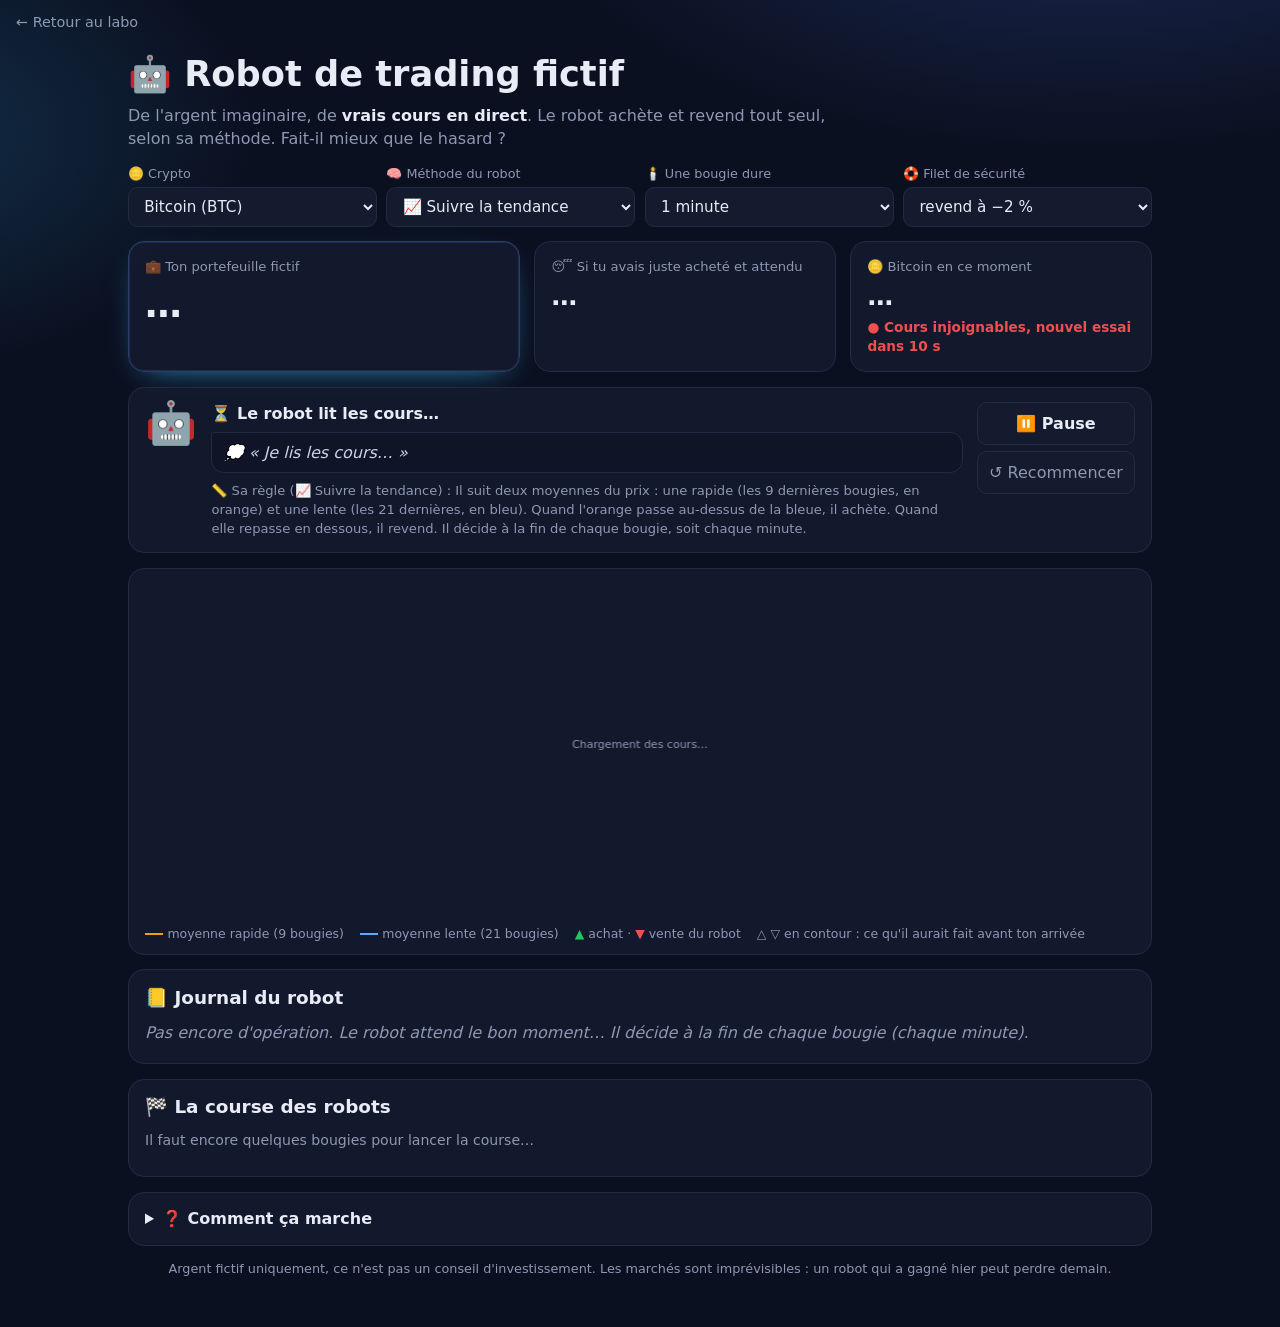
==== experiences/003-robot-de-trading-fictif/index.html @ d0651ceb "Robot de trading fictif : argent imaginaire, vrais cours en direct Nouvelle expérience 003 : un robo" ====
<!DOCTYPE html>
<html lang="fr">
<head>
  <meta charset="utf-8">
  <meta name="viewport" content="width=device-width, initial-scale=1">
  <title>Robot de trading fictif · Bidouille en ligne</title>
  <link rel="stylesheet" href="robot.css">
</head>
<body>
  <a class="retour" href="../../">← Retour au labo</a>

  <main>
    <header class="entete">
      <h1>🤖 Robot de trading fictif</h1>
      <p class="sous-titre">De l'argent imaginaire, de <strong>vrais cours en direct</strong>. Le robot achète et revend tout seul, selon sa méthode. Fait-il mieux que le hasard ?</p>
    </header>

    <section class="reglages" aria-label="Réglages">
      <label>🪙 Crypto
        <select id="choix-crypto"></select>
      </label>
      <label>🧠 Méthode du robot
        <select id="choix-strat"></select>
      </label>
      <label>🕯️ Une bougie dure
        <select id="choix-duree"></select>
      </label>
      <label>🛟 Filet de sécurité
        <select id="choix-stop"></select>
      </label>
    </section>

    <section class="cartes">
      <div class="carte principale">
        <div class="etiquette">💼 Ton portefeuille fictif</div>
        <div class="valeur" id="valeur">…</div>
        <div class="detail" id="perf"></div>
      </div>
      <div class="carte">
        <div class="etiquette">😴 Si tu avais juste acheté et attendu</div>
        <div class="valeur moyenne" id="hold">…</div>
        <div class="detail" id="hold-detail"></div>
      </div>
      <div class="carte">
        <div class="etiquette" id="etiquette-prix">🪙 Cours</div>
        <div class="valeur moyenne" id="prix">…</div>
        <div class="detail"><span id="statut" class="statut"></span></div>
        <div class="detail" id="prix-detail"></div>
      </div>
    </section>

    <section class="robot carte">
      <div class="robot-tete" id="robot-tete" aria-hidden="true">🤖</div>
      <div class="robot-texte">
        <div class="robot-etat" id="etat-robot"></div>
        <div class="bulle" id="pensee"></div>
        <div class="regle" id="regle"></div>
      </div>
      <div class="robot-actions">
        <button id="bouton-pause" type="button"></button>
        <button id="bouton-zero" type="button" class="discret">↺ Recommencer</button>
      </div>
    </section>

    <section class="carte graphique-carte">
      <canvas id="graphique" aria-label="Graphique des cours avec les achats et ventes du robot"></canvas>
      <div class="legende" id="legende"></div>
    </section>

    <section class="carte">
      <h2>📒 Journal du robot</h2>
      <div class="resume-ops" id="resume-ops"></div>
      <div id="journal"></div>
    </section>

    <section class="carte">
      <h2>🏁 La course des robots</h2>
      <p class="intro" id="course-intro"></p>
      <div id="course"></div>
    </section>

    <details class="carte explications">
      <summary>❓ Comment ça marche</summary>
      <ul>
        <li><strong>L'argent est fictif</strong> : tu pars avec 10 000 € imaginaires. Rien n'est acheté pour de vrai.</li>
        <li><strong>Les cours sont réels</strong> : ils viennent en direct de Binance, une grande plateforme d'échange de cryptomonnaies (Coinbase prend le relais si Binance ne répond pas).</li>
        <li><strong>Une bougie</strong> résume le prix sur une durée (1, 5 ou 15 minutes). Le rectangle va du prix de départ au prix d'arrivée : <span class="pos">vert</span> si ça a monté, <span class="neg">rouge</span> si ça a baissé. Les traits fins montrent le plus haut et le plus bas atteints.</li>
        <li><strong>Le robot décide à la fin de chaque bougie</strong> : il met tout son argent quand il achète, et revend tout quand il vend.</li>
        <li><strong>Des frais de 0,1 %</strong> sont retenus à chaque achat et à chaque vente, comme chez un vrai courtier. Un robot qui s'agite beaucoup les paie souvent.</li>
        <li><strong>Le filet de sécurité</strong> revend automatiquement si la perte depuis l'achat dépasse le seuil choisi.</li>
        <li><strong>La page doit rester ouverte</strong> pour que le robot travaille. Quand tu reviens, il rattrape ce qu'il aurait fait pendant ton absence (jusqu'à 1 000 bougies en arrière).</li>
        <li><strong>La course des robots</strong> rejoue les 4 méthodes sur les mêmes cours récents, pour les comparer d'un coup d'œil.</li>
      </ul>
    </details>

    <p class="avertissement">Argent fictif uniquement, ce n'est pas un conseil d'investissement. Les marchés sont imprévisibles : un robot qui a gagné hier peut perdre demain.</p>
  </main>

  <div class="toasts" id="toasts" aria-live="polite"></div>

  <script src="robot.js"></script>
</body>
</html>
---- experiences/003-robot-de-trading-fictif/robot.css ----
:root {
  --fond: #0b1020;
  --carte: #141b2e;
  --bord: #222b44;
  --texte: #e8ecf6;
  --doux: #8e98b3;
  --vert: #22c55e;
  --rouge: #f04f4f;
  --orange: #f59e0b;
  --bleu: #60a5fa;
  --violet: #a78bfa;
  --accent: #38bdf8;
  color-scheme: dark;
  font-family: system-ui, -apple-system, "Segoe UI", Roboto, sans-serif;
  line-height: 1.45;
}

* { box-sizing: border-box; }

body {
  margin: 0;
  min-height: 100vh;
  background:
    radial-gradient(60rem 30rem at 85% -10%, #1b2a55 0%, transparent 60%),
    radial-gradient(40rem 25rem at -10% 10%, #12304a 0%, transparent 60%),
    var(--fond);
  color: var(--texte);
}

.retour {
  display: inline-block;
  padding: 0.75rem 1rem;
  font-size: 0.9rem;
  color: var(--doux);
  text-decoration: none;
}
.retour:hover { color: var(--texte); }

main {
  width: min(100% - 1.5rem, 64rem);
  margin: 0 auto 3rem;
  display: grid;
  gap: 0.9rem;
}

h1 { margin: 0.2rem 0 0.3rem; font-size: clamp(1.6rem, 5vw, 2.2rem); }
h2 { margin: 0 0 0.6rem; font-size: 1.15rem; }
.sous-titre { margin: 0; color: var(--doux); max-width: 46rem; }
.sous-titre strong { color: var(--texte); }

.pos { color: var(--vert); }
.neg { color: var(--rouge); }

/* ---------- Réglages ---------- */
.reglages {
  display: grid;
  grid-template-columns: repeat(auto-fit, minmax(12rem, 1fr));
  gap: 0.6rem;
}
.reglages label {
  display: grid;
  gap: 0.25rem;
  font-size: 0.8rem;
  color: var(--doux);
}
select, button {
  font: inherit;
  color: var(--texte);
  background: var(--carte);
  border: 1px solid var(--bord);
  border-radius: 0.6rem;
  padding: 0.55rem 0.7rem;
}
select { width: 100%; font-size: 0.95rem; }
button { cursor: pointer; font-weight: 600; }
button:hover { border-color: var(--accent); }
button.discret { color: var(--doux); font-weight: 500; }

/* ---------- Cartes ---------- */
.carte {
  background: color-mix(in srgb, var(--carte) 92%, transparent);
  border: 1px solid var(--bord);
  border-radius: 1rem;
  padding: 0.9rem 1rem;
}
.cartes {
  display: grid;
  grid-template-columns: 1.3fr 1fr 1fr;
  gap: 0.9rem;
}
.etiquette { font-size: 0.82rem; color: var(--doux); }
.valeur {
  font-size: clamp(1.7rem, 6vw, 2.3rem);
  font-weight: 750;
  font-variant-numeric: tabular-nums;
  letter-spacing: -0.02em;
  margin: 0.15rem 0;
}
.valeur.moyenne { font-size: clamp(1.3rem, 4.5vw, 1.6rem); }
.detail { font-size: 0.85rem; color: var(--doux); }
.detail strong { color: var(--texte); }
.principale { border-color: #2c3c66; box-shadow: 0 0 0 1px #1f2c50 inset, 0 10px 30px -18px #38bdf8; }
.principale.flash-pos { animation: flash-pos 1.2s ease-out; }
.principale.flash-neg { animation: flash-neg 1.2s ease-out; }
@keyframes flash-pos { from { box-shadow: 0 0 0 2px var(--vert); } }
@keyframes flash-neg { from { box-shadow: 0 0 0 2px var(--rouge); } }

.statut { font-weight: 600; }
.statut::before { content: "●"; margin-right: 0.3rem; }
.statut.direct { color: var(--vert); }
.statut.direct::before { animation: clignote 1.6s infinite; }
.statut.sondage { color: var(--orange); }
.statut.chargement, .statut.reconnexion { color: var(--doux); }
.statut.erreur { color: var(--rouge); }
@keyframes clignote { 50% { opacity: 0.25; } }

/* ---------- Robot ---------- */
.robot {
  display: grid;
  grid-template-columns: auto 1fr auto;
  gap: 0.9rem;
  align-items: start;
}
.robot-tete {
  font-size: 2.6rem;
  line-height: 1;
  animation: flotte 3s ease-in-out infinite;
}
.robot-tete.saute { animation: saute 0.7s ease-out; }
.robot-tete.dort { animation: none; filter: grayscale(1); opacity: 0.6; }
@keyframes flotte { 50% { transform: translateY(-4px); } }
@keyframes saute {
  30% { transform: translateY(-14px) rotate(-10deg) scale(1.15); }
  60% { transform: translateY(0) rotate(6deg); }
}
.robot-etat { font-weight: 650; }
.bulle {
  margin-top: 0.4rem;
  background: #0f1527;
  border: 1px solid var(--bord);
  border-radius: 0.2rem 0.8rem 0.8rem 0.8rem;
  padding: 0.5rem 0.7rem;
  font-style: italic;
  color: #c9d2e8;
}
.regle { margin-top: 0.5rem; font-size: 0.82rem; color: var(--doux); }
.robot-actions { display: grid; gap: 0.4rem; }

/* ---------- Graphique ---------- */
.graphique-carte { padding: 0.6rem 0.4rem 0.7rem; }
#graphique { display: block; width: 100%; height: 340px; }
#graphique.avec-jauge { height: 420px; }
.legende {
  display: flex;
  flex-wrap: wrap;
  gap: 0.3rem 1rem;
  padding: 0.4rem 0.6rem 0;
  font-size: 0.78rem;
  color: var(--doux);
}
.legende i {
  display: inline-block;
  width: 1.1rem;
  height: 0;
  border-top: 2px solid currentColor;
  vertical-align: middle;
  margin-right: 0.3rem;
}
.legende i.tirets { border-top-style: dashed; }

/* ---------- Journal ---------- */
.resume-ops { font-size: 0.88rem; color: var(--doux); margin-bottom: 0.5rem; }
.vide { color: var(--doux); font-style: italic; margin: 0.3rem 0; }
.op {
  display: grid;
  grid-template-columns: 5.5rem 1fr auto;
  gap: 0.2rem 0.8rem;
  padding: 0.55rem 0;
  border-top: 1px solid var(--bord);
  font-variant-numeric: tabular-nums;
}
.op:first-child { border-top: 0; }
.op-type { font-weight: 700; }
.op-type.achat { color: var(--vert); }
.op-type.vente { color: var(--rouge); }
.op-heure { font-size: 0.78rem; color: var(--doux); }
.op-resultat { text-align: right; font-weight: 700; }
.op-raison { grid-column: 2 / -1; font-size: 0.8rem; color: var(--doux); }
.plus-ops { margin-top: 0.4rem; font-size: 0.82rem; color: var(--doux); }

/* ---------- Course ---------- */
.intro { margin: 0 0 0.7rem; font-size: 0.88rem; color: var(--doux); }
.course-ligne {
  display: grid;
  grid-template-columns: minmax(9rem, 13rem) 1fr 4.8rem 4rem 6.2rem;
  gap: 0.7rem;
  align-items: center;
  padding: 0.45rem 0.5rem;
  border-radius: 0.6rem;
  font-variant-numeric: tabular-nums;
}
.course-ligne.actuelle { background: #1a2540; outline: 1px solid #2c3c66; }
.course-nom { font-weight: 600; }
.course-perf { text-align: right; font-weight: 700; }
.course-ops { text-align: right; font-size: 0.8rem; color: var(--doux); }
.barre { position: relative; height: 0.6rem; background: #0f1527; border-radius: 99px; }
.barre::after {
  content: "";
  position: absolute;
  left: 50%;
  top: -3px;
  bottom: -3px;
  width: 1px;
  background: var(--doux);
  opacity: 0.6;
}
.barre span { position: absolute; top: 0; bottom: 0; border-radius: 99px; }
.barre span.pos { left: 50%; background: var(--vert); }
.barre span.neg { right: 50%; background: var(--rouge); }
.course-ligne button { padding: 0.3rem 0.5rem; font-size: 0.8rem; }
.course-ligne .tien { font-size: 0.8rem; color: var(--accent); text-align: center; }

/* ---------- Explications ---------- */
.explications summary { cursor: pointer; font-weight: 650; }
.explications ul { margin: 0.6rem 0 0; padding-left: 1.2rem; color: #c9d2e8; font-size: 0.9rem; }
.explications li { margin: 0.35rem 0; }
.avertissement { margin: 0; text-align: center; font-size: 0.8rem; color: var(--doux); }

/* ---------- Toasts ---------- */
.toasts {
  position: fixed;
  right: 1rem;
  bottom: 1rem;
  display: grid;
  gap: 0.5rem;
  width: min(22rem, calc(100% - 2rem));
  z-index: 10;
}
.toast {
  background: #1a2442;
  border: 1px solid #2f4170;
  border-left: 4px solid var(--accent);
  border-radius: 0.7rem;
  padding: 0.6rem 0.8rem;
  font-size: 0.9rem;
  box-shadow: 0 12px 30px -12px #000;
  animation: entre 0.3s ease-out;
  transition: opacity 0.5s, transform 0.5s;
}
.toast.achat { border-left-color: var(--vert); }
.toast.vente { border-left-color: var(--rouge); }
.toast small { color: var(--doux); }
.toast.part { opacity: 0; transform: translateY(8px); }
@keyframes entre { from { opacity: 0; transform: translateY(12px); } }

/* ---------- Téléphone ---------- */
@media (max-width: 760px) {
  .cartes { grid-template-columns: 1fr 1fr; }
  .cartes .principale { grid-column: 1 / -1; }
  .robot { grid-template-columns: auto 1fr; }
  .robot-actions { grid-column: 1 / -1; grid-template-columns: 1fr 1fr; }
  #graphique { height: 300px; }
  #graphique.avec-jauge { height: 380px; }
  .course-ligne { grid-template-columns: 1fr 4.6rem 3.4rem; }
  .course-ligne .barre { grid-column: 1 / -1; grid-row: 2; }
  .course-ligne button, .course-ligne .tien { grid-column: 1 / -1; justify-self: start; }
  .reglages { grid-template-columns: 1fr 1fr; }
}
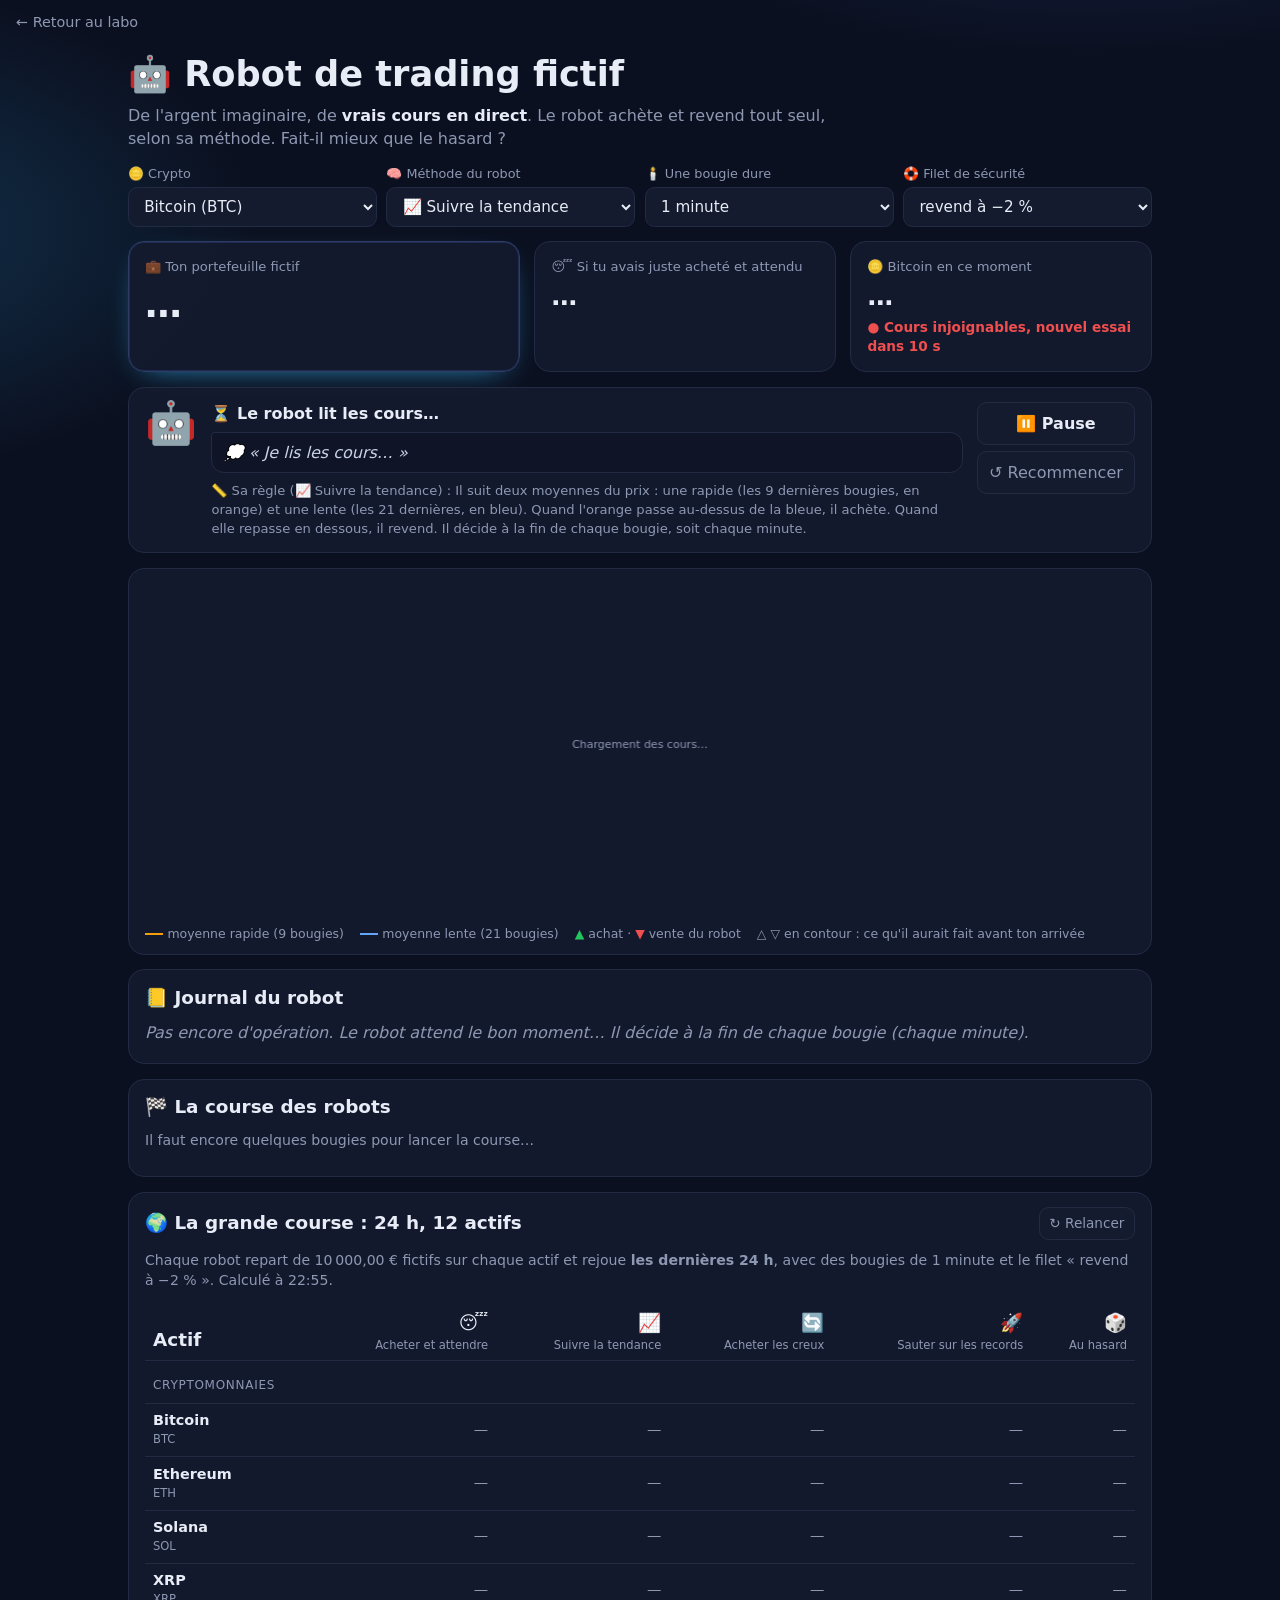
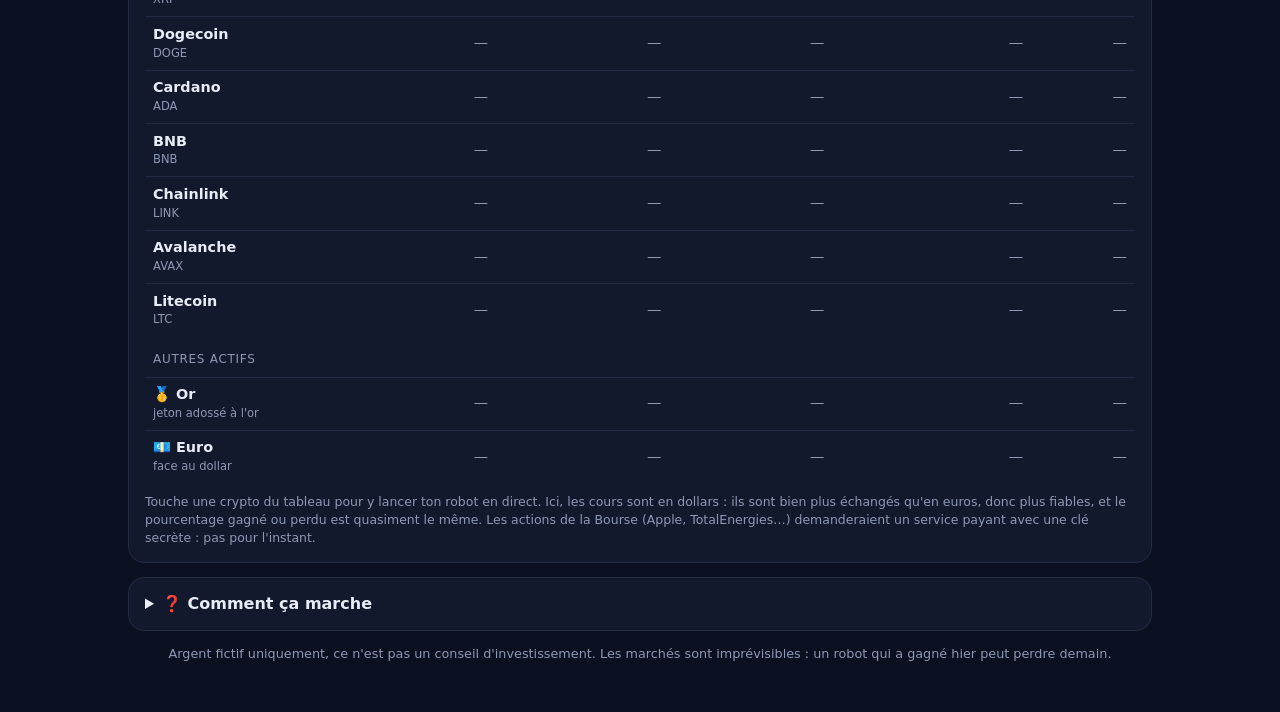
==== commit dc5f53d7: "Robot de trading : course sur 24 h et grande course sur 12 actifs - La course des robots rejoue déso" ====
--- a/experiences/003-robot-de-trading-fictif/index.html
+++ b/experiences/003-robot-de-trading-fictif/index.html
@@ -79,6 +79,18 @@
       <div id="course"></div>
     </section>
 
+    <section class="carte">
+      <div class="titre-ligne">
+        <h2>🌍 La grande course : 24 h, 12 actifs</h2>
+        <button id="relancer-grande" type="button" class="discret">↻ Relancer</button>
+      </div>
+      <p class="intro" id="grande-intro"></p>
+      <p class="intro legende-colonnes">😴 acheter et attendre · 📈 tendance · 🔄 creux · 🚀 records · 🎲 hasard</p>
+      <div class="tableau-defile"><table class="grande" id="grande-course"></table></div>
+      <p class="verdict" id="grande-verdict"></p>
+      <p class="note">Touche une crypto du tableau pour y lancer ton robot en direct. Ici, les cours sont en dollars : ils sont bien plus échangés qu'en euros, donc plus fiables, et le pourcentage gagné ou perdu est quasiment le même. Les actions de la Bourse (Apple, TotalEnergies…) demanderaient un service payant avec une clé secrète : pas pour l'instant.</p>
+    </section>
+
     <details class="carte explications">
       <summary>❓ Comment ça marche</summary>
       <ul>
@@ -89,7 +101,7 @@
         <li><strong>Des frais de 0,1 %</strong> sont retenus à chaque achat et à chaque vente, comme chez un vrai courtier. Un robot qui s'agite beaucoup les paie souvent.</li>
         <li><strong>Le filet de sécurité</strong> revend automatiquement si la perte depuis l'achat dépasse le seuil choisi.</li>
         <li><strong>La page doit rester ouverte</strong> pour que le robot travaille. Quand tu reviens, il rattrape ce qu'il aurait fait pendant ton absence (jusqu'à 1 000 bougies en arrière).</li>
-        <li><strong>La course des robots</strong> rejoue les 4 méthodes sur les mêmes cours récents, pour les comparer d'un coup d'œil.</li>
+        <li><strong>La course des robots</strong> rejoue les 4 méthodes sur les mêmes cours des dernières 24 h, pour les comparer d'un coup d'œil. <strong>La grande course</strong> fait la même chose sur 12 actifs à la fois : 10 cryptos, l'or et l'euro face au dollar.</li>
       </ul>
     </details>
 
--- a/experiences/003-robot-de-trading-fictif/robot.css
+++ b/experiences/003-robot-de-trading-fictif/robot.css
@@ -266,3 +266,36 @@
   .course-ligne button, .course-ligne .tien { grid-column: 1 / -1; justify-self: start; }
   .reglages { grid-template-columns: 1fr 1fr; }
 }
+
+/* ---------- Grande course ---------- */
+.titre-ligne { display: flex; justify-content: space-between; align-items: center; gap: 0.5rem; margin-bottom: 0.6rem; }
+.titre-ligne h2 { margin: 0; }
+.titre-ligne button { padding: 0.35rem 0.6rem; font-size: 0.85rem; white-space: nowrap; }
+.legende-colonnes { display: none; }
+.tableau-defile { overflow-x: auto; }
+table.grande { width: 100%; border-collapse: separate; border-spacing: 0 2px; font-variant-numeric: tabular-nums; font-size: 0.9rem; }
+.grande th, .grande td { padding: 0.4rem 0.5rem; text-align: right; white-space: nowrap; }
+.grande th:first-child, .grande td:first-child { text-align: left; white-space: normal; }
+.grande thead th { font-size: 1.15rem; font-weight: 600; vertical-align: bottom; border-bottom: 1px solid var(--bord); }
+.grande .col-nom { display: block; font-size: 0.72rem; color: var(--doux); font-weight: 500; }
+.grande .actif-detail { display: block; font-size: 0.72rem; color: var(--doux); }
+.grande tbody td { border-top: 1px solid var(--bord); }
+.grande tr.groupe td { border: 0; padding-top: 0.9rem; font-size: 0.75rem; color: var(--doux); text-transform: uppercase; letter-spacing: 0.06em; }
+.grande td.meilleur { background: #1d2b4d; font-weight: 750; border-radius: 0.4rem; box-shadow: 0 0 0 1px #34508f inset; }
+.grande td.meilleur::before { content: "🏆 "; font-size: 0.8em; }
+.grande td.attente { color: var(--doux); }
+.grande tr.jouable { cursor: pointer; }
+.grande tr.jouable:hover td { background-color: #18213a; }
+.grande tfoot td { font-weight: 700; border-top: 2px solid var(--bord); }
+.grande tfoot tr.victoires td { font-weight: 500; color: var(--doux); border-top: 0; }
+.verdict { margin: 0.8rem 0 0; font-size: 0.95rem; }
+.verdict:empty { display: none; }
+.note { margin: 0.6rem 0 0; font-size: 0.78rem; color: var(--doux); }
+
+@media (max-width: 760px) {
+  .legende-colonnes { display: block; }
+  .grande .col-nom { display: none; }
+  table.grande { font-size: 0.78rem; }
+  .grande th, .grande td { padding: 0.35rem 0.2rem; }
+  .grande td.meilleur::before { content: ""; }
+}
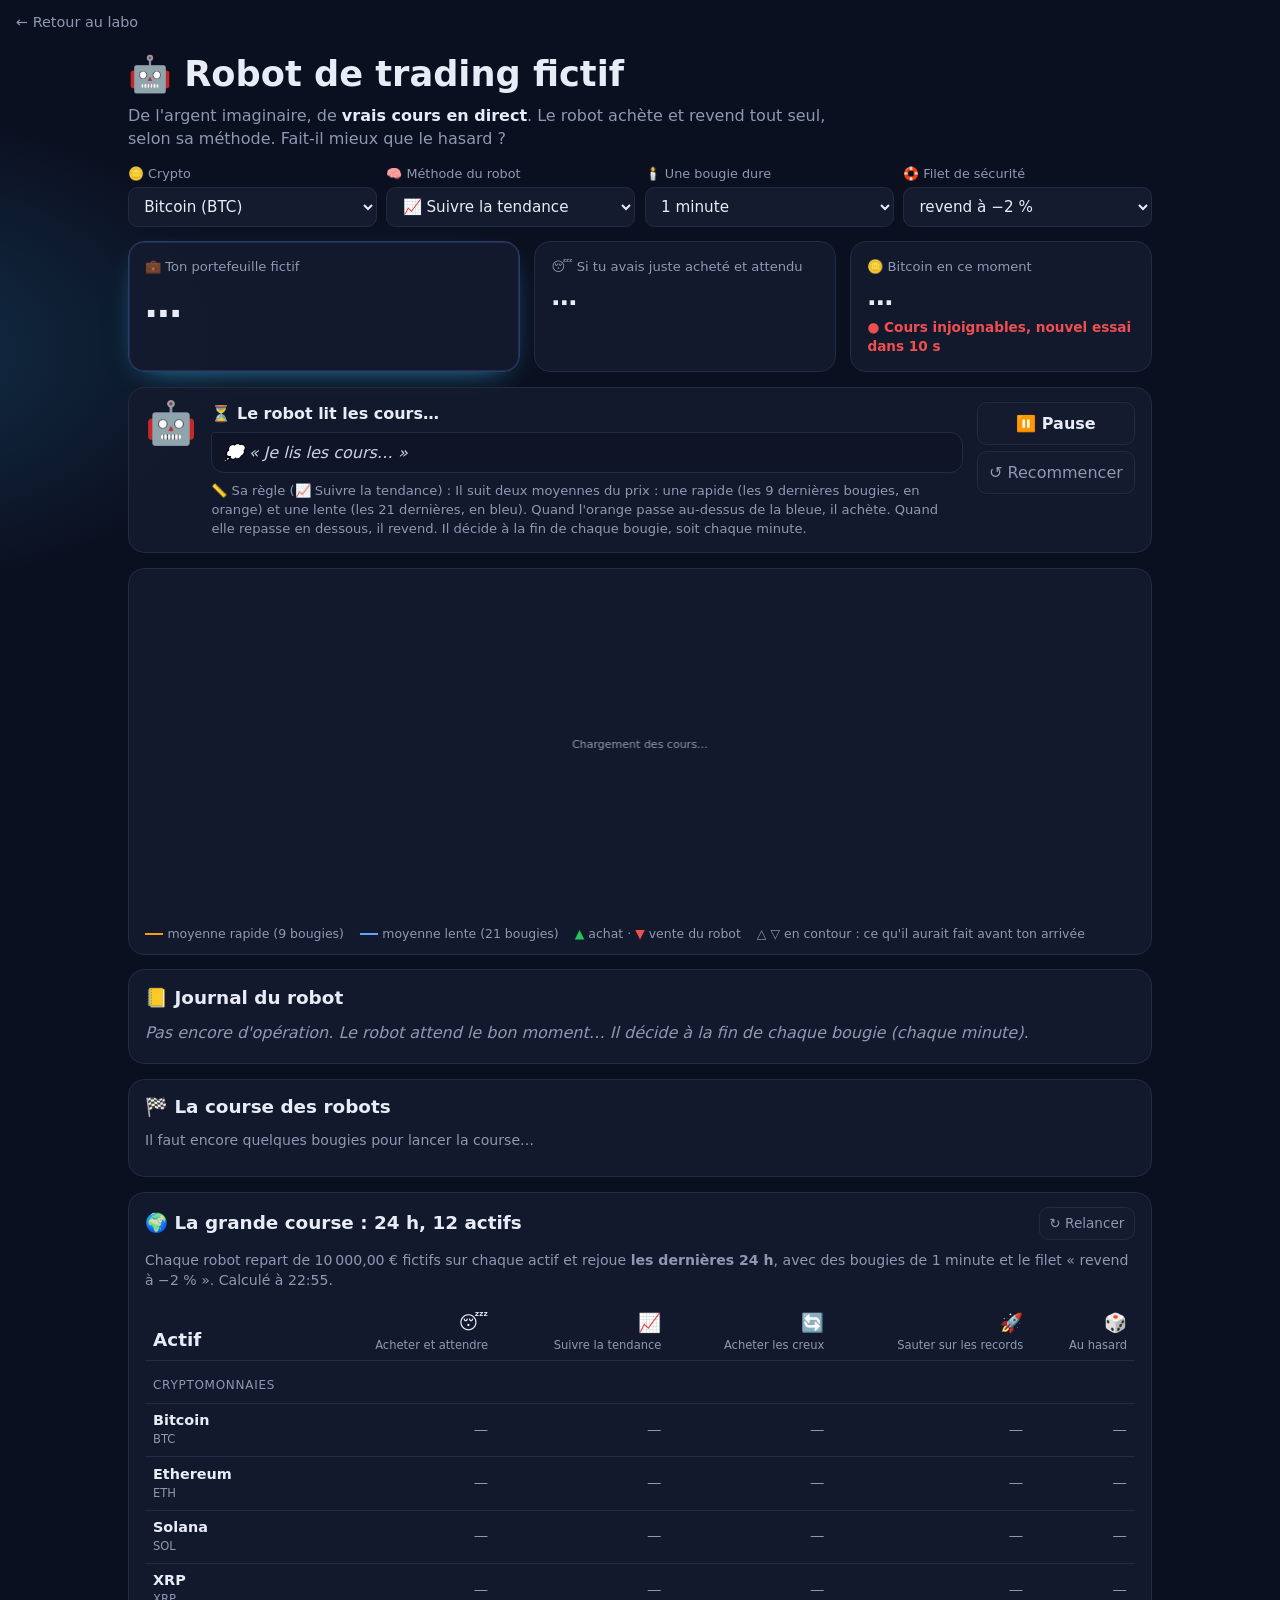
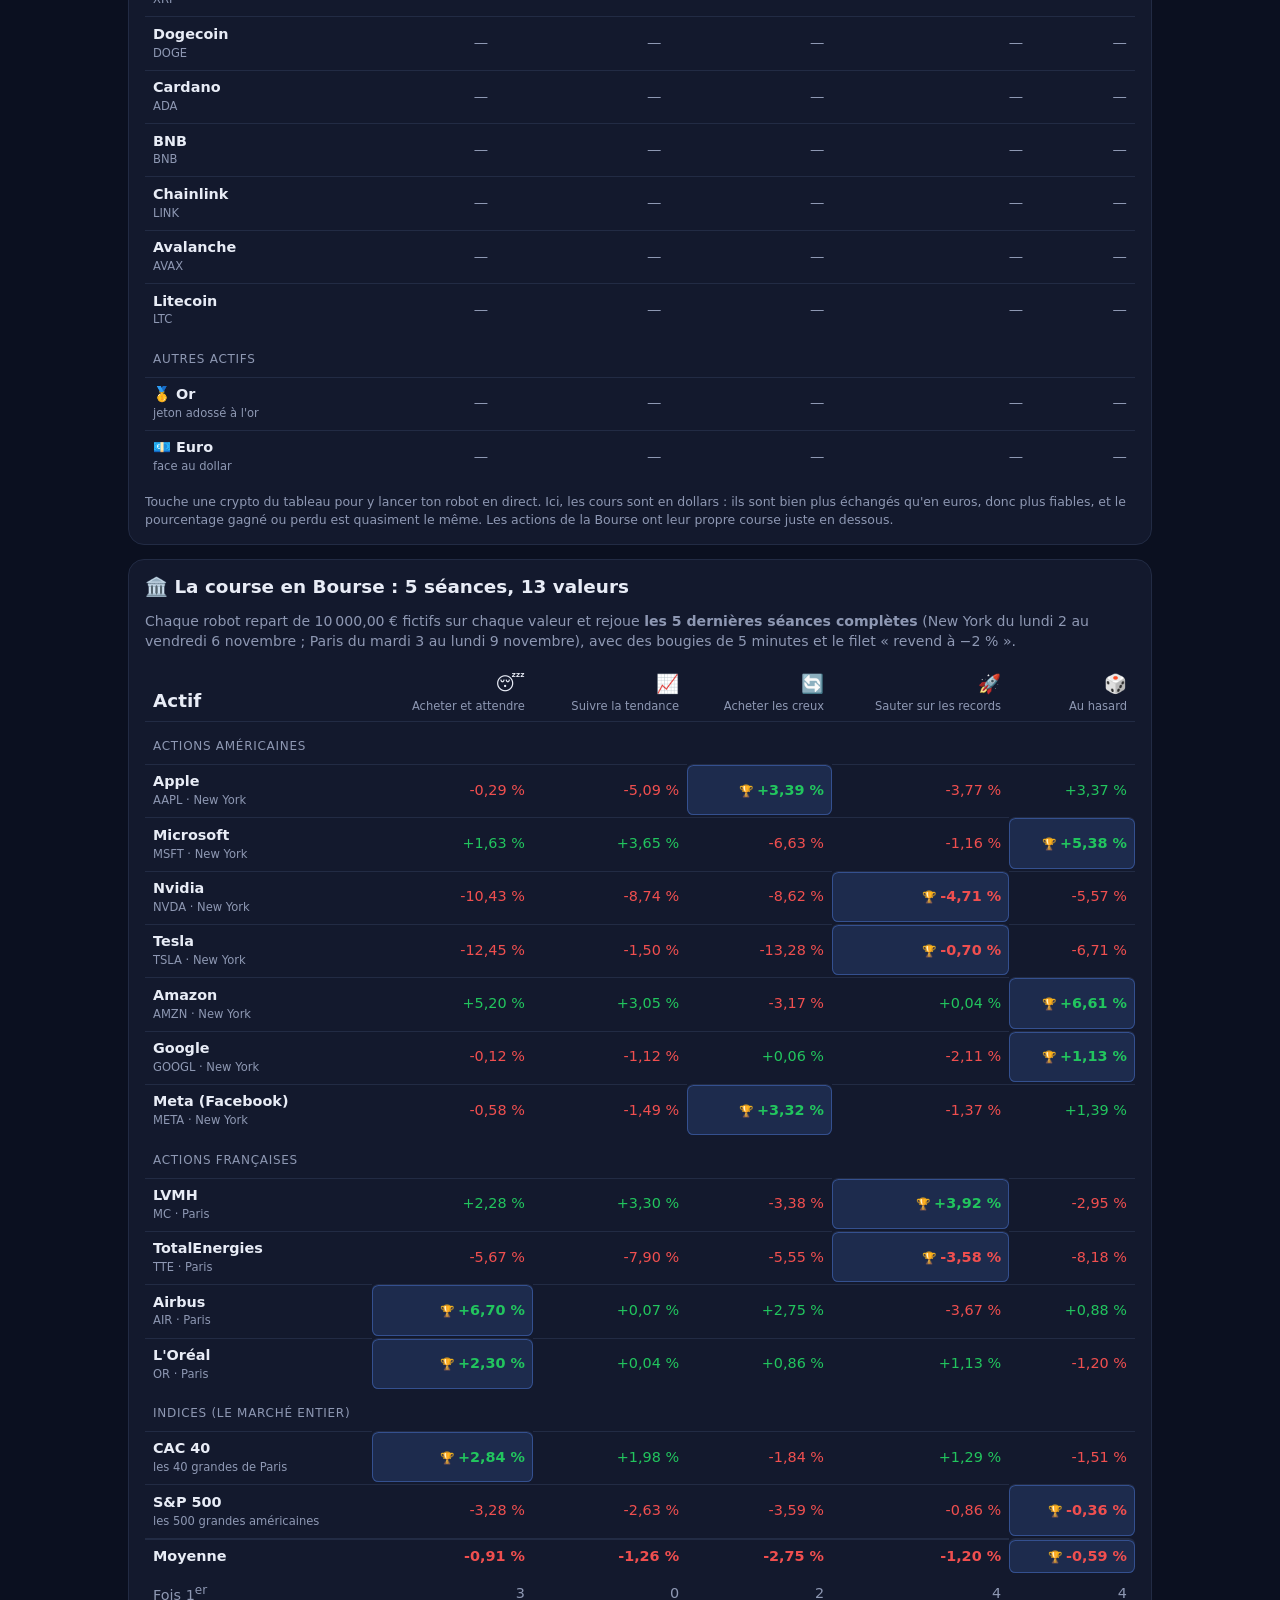
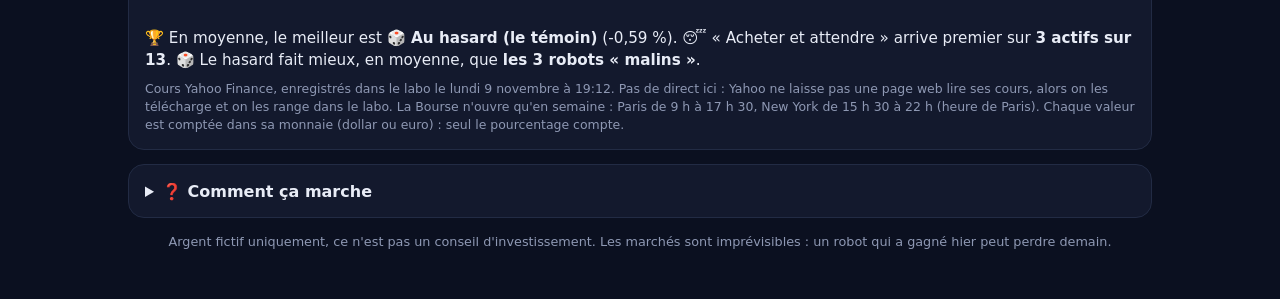
==== commit f3abc30b: "Robot de trading : course en Bourse sur 13 valeurs (5 séances) - maj_bourse.py télécharge l'historiq" ====
--- a/experiences/003-robot-de-trading-fictif/index.html
+++ b/experiences/003-robot-de-trading-fictif/index.html
@@ -88,7 +88,18 @@
       <p class="intro legende-colonnes">😴 acheter et attendre · 📈 tendance · 🔄 creux · 🚀 records · 🎲 hasard</p>
       <div class="tableau-defile"><table class="grande" id="grande-course"></table></div>
       <p class="verdict" id="grande-verdict"></p>
-      <p class="note">Touche une crypto du tableau pour y lancer ton robot en direct. Ici, les cours sont en dollars : ils sont bien plus échangés qu'en euros, donc plus fiables, et le pourcentage gagné ou perdu est quasiment le même. Les actions de la Bourse (Apple, TotalEnergies…) demanderaient un service payant avec une clé secrète : pas pour l'instant.</p>
+      <p class="note">Touche une crypto du tableau pour y lancer ton robot en direct. Ici, les cours sont en dollars : ils sont bien plus échangés qu'en euros, donc plus fiables, et le pourcentage gagné ou perdu est quasiment le même. Les actions de la Bourse ont leur propre course juste en dessous.</p>
+    </section>
+
+    <section class="carte">
+      <div class="titre-ligne">
+        <h2>🏛️ La course en Bourse : 5 séances, 13 valeurs</h2>
+      </div>
+      <p class="intro" id="bourse-intro">Chargement de l'historique…</p>
+      <p class="intro legende-colonnes">😴 acheter et attendre · 📈 tendance · 🔄 creux · 🚀 records · 🎲 hasard</p>
+      <div class="tableau-defile"><table class="grande" id="bourse-course"></table></div>
+      <p class="verdict" id="bourse-verdict"></p>
+      <p class="note"><span id="bourse-maj"></span> Pas de direct ici : Yahoo ne laisse pas une page web lire ses cours, alors on les télécharge et on les range dans le labo. La Bourse n'ouvre qu'en semaine : Paris de 9 h à 17 h 30, New York de 15 h 30 à 22 h (heure de Paris). Chaque valeur est comptée dans sa monnaie (dollar ou euro) : seul le pourcentage compte.</p>
     </section>
 
     <details class="carte explications">
@@ -101,7 +112,7 @@
         <li><strong>Des frais de 0,1 %</strong> sont retenus à chaque achat et à chaque vente, comme chez un vrai courtier. Un robot qui s'agite beaucoup les paie souvent.</li>
         <li><strong>Le filet de sécurité</strong> revend automatiquement si la perte depuis l'achat dépasse le seuil choisi.</li>
         <li><strong>La page doit rester ouverte</strong> pour que le robot travaille. Quand tu reviens, il rattrape ce qu'il aurait fait pendant ton absence (jusqu'à 1 000 bougies en arrière).</li>
-        <li><strong>La course des robots</strong> rejoue les 4 méthodes sur les mêmes cours des dernières 24 h, pour les comparer d'un coup d'œil. <strong>La grande course</strong> fait la même chose sur 12 actifs à la fois : 10 cryptos, l'or et l'euro face au dollar.</li>
+        <li><strong>La course des robots</strong> rejoue les 4 méthodes sur les mêmes cours des dernières 24 h, pour les comparer d'un coup d'œil. <strong>La grande course</strong> fait la même chose sur 12 actifs à la fois : 10 cryptos, l'or et l'euro face au dollar. <strong>La course en Bourse</strong> rejoue les 5 dernières séances d'Apple, Tesla, LVMH, du CAC 40, etc.</li>
       </ul>
     </details>
 
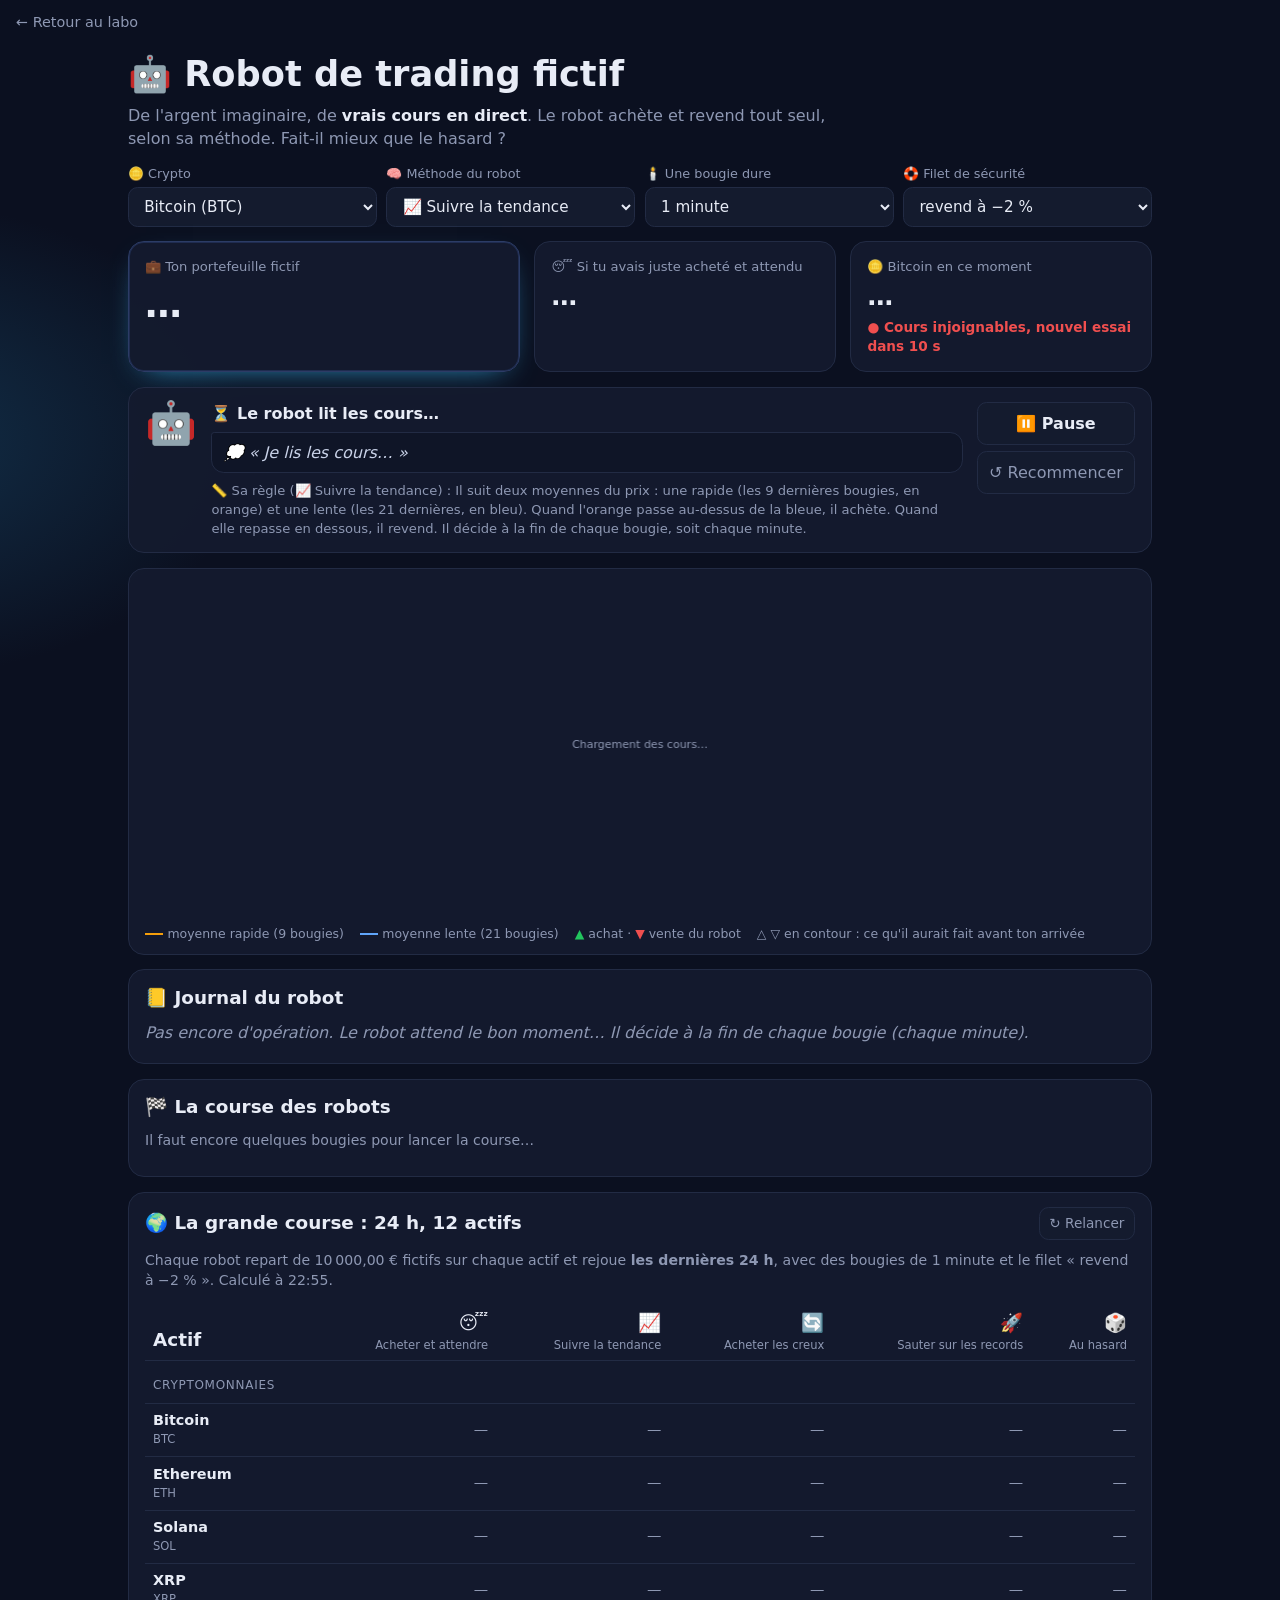
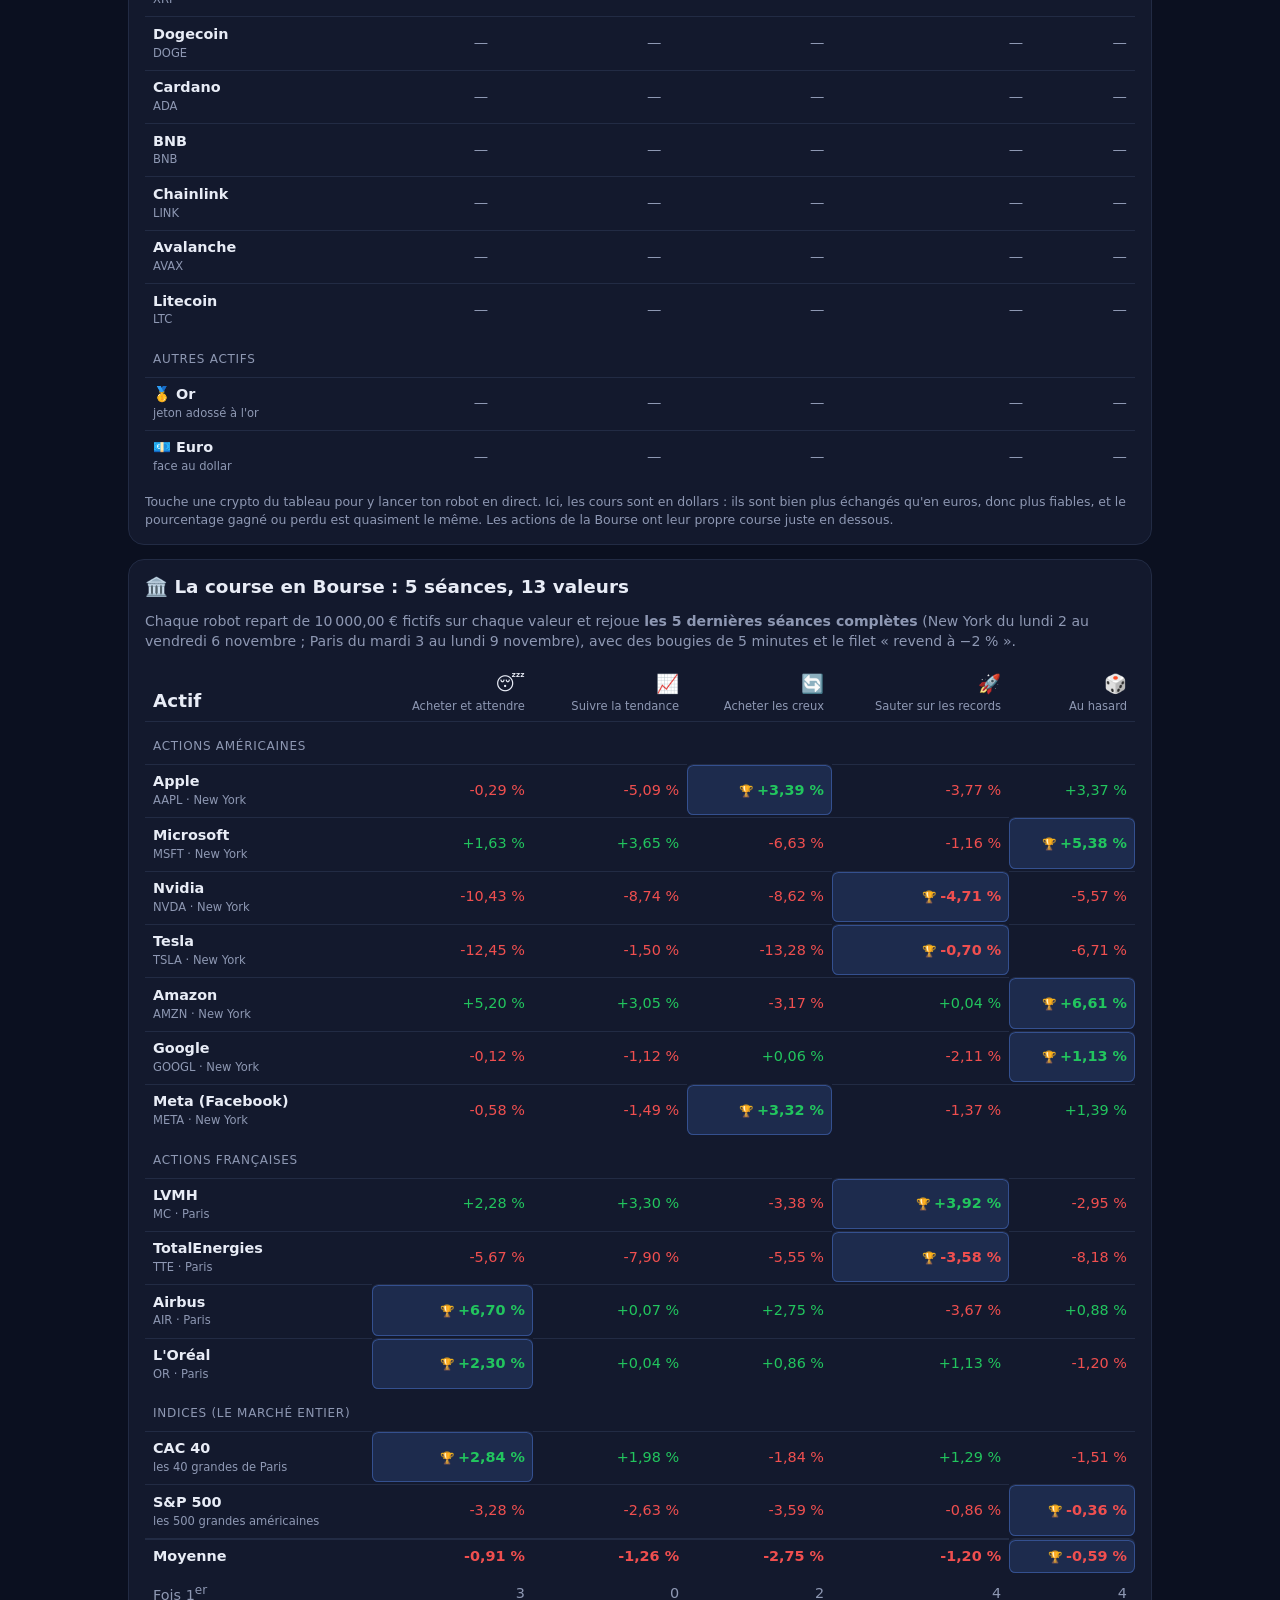
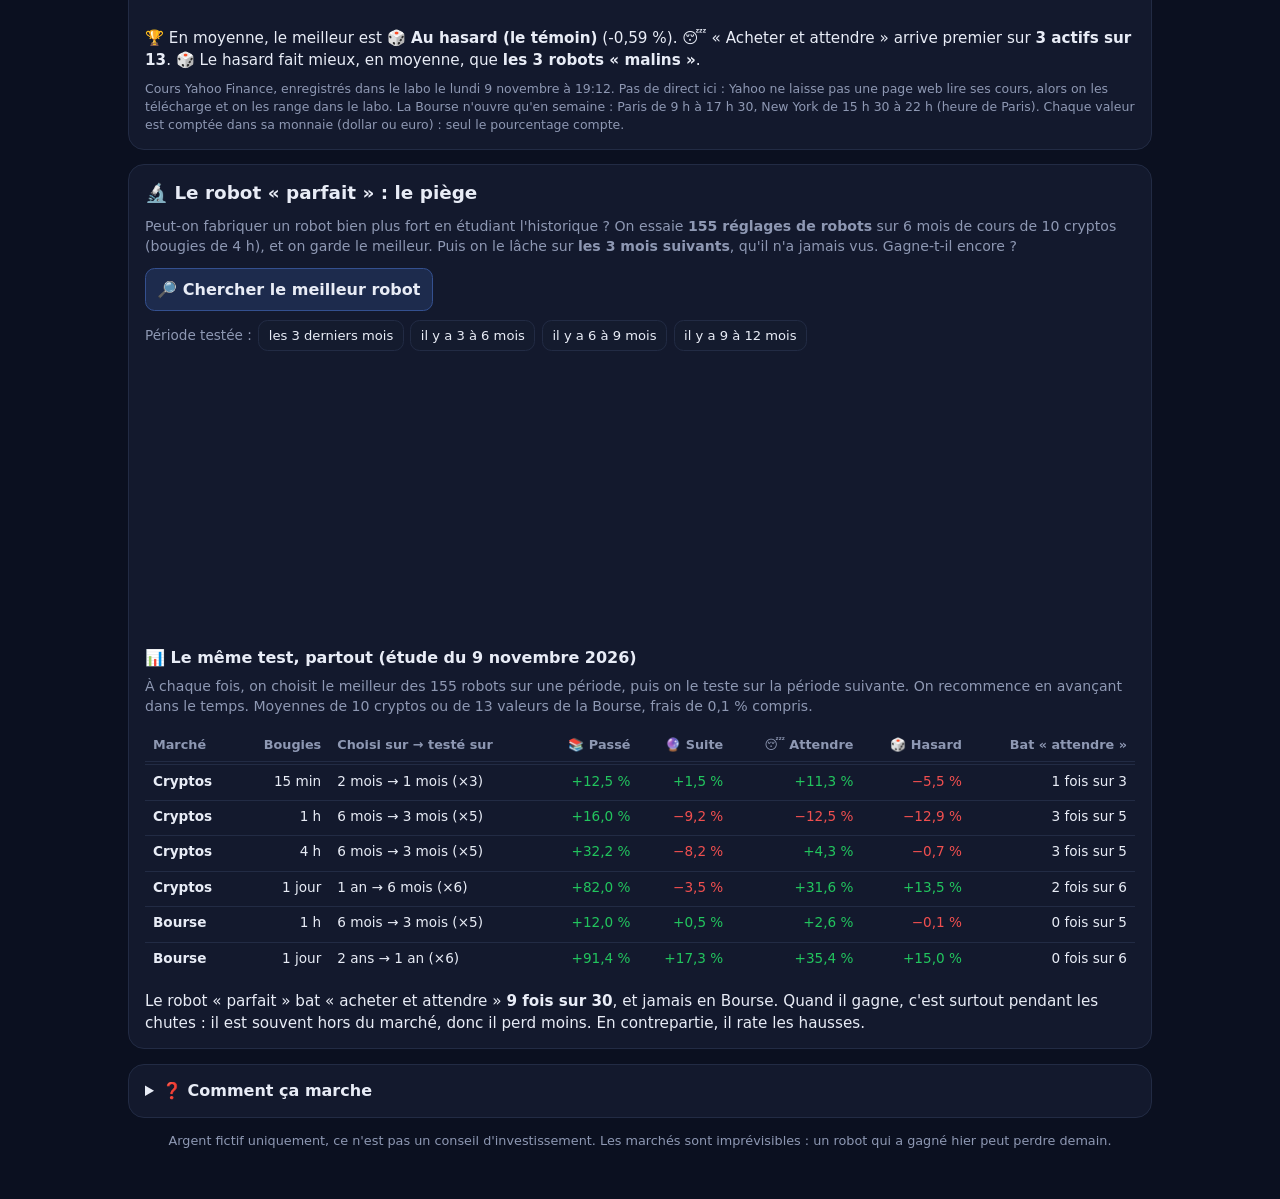
==== commit c997bb07: "Robot de trading : le piège du robot « parfait » réglé sur le passé - Nouvelle section : la page ess" ====
--- a/experiences/003-robot-de-trading-fictif/index.html
+++ b/experiences/003-robot-de-trading-fictif/index.html
@@ -102,6 +102,40 @@
       <p class="note"><span id="bourse-maj"></span> Pas de direct ici : Yahoo ne laisse pas une page web lire ses cours, alors on les télécharge et on les range dans le labo. La Bourse n'ouvre qu'en semaine : Paris de 9 h à 17 h 30, New York de 15 h 30 à 22 h (heure de Paris). Chaque valeur est comptée dans sa monnaie (dollar ou euro) : seul le pourcentage compte.</p>
     </section>
 
+    <section class="carte">
+      <h2>🔬 Le robot « parfait » : le piège</h2>
+      <p class="intro">Peut-on fabriquer un robot bien plus fort en étudiant l'historique ? On essaie <strong>155 réglages de robots</strong> sur 6 mois de cours de 10 cryptos (bougies de 4 h), et on garde le meilleur. Puis on le lâche sur <strong>les 3 mois suivants</strong>, qu'il n'a jamais vus. Gagne-t-il encore ?</p>
+      <div class="optim-lancer">
+        <button id="bouton-optim" type="button">🔎 Chercher le meilleur robot</button>
+        <span id="optim-etat" class="detail"></span>
+      </div>
+      <div id="optim-periodes" class="optim-periodes" hidden>
+        <span class="detail">Période testée :</span>
+        <button type="button" data-periode="0">les 3 derniers mois</button>
+        <button type="button" data-periode="1">il y a 3 à 6 mois</button>
+        <button type="button" data-periode="2">il y a 6 à 9 mois</button>
+        <button type="button" data-periode="3">il y a 9 à 12 mois</button>
+      </div>
+      <div id="optim-resultat"></div>
+      <canvas id="optim-graphique" hidden aria-label="Évolution du robot choisi et de « acheter et attendre »"></canvas>
+      <div class="legende" id="optim-legende"><span style="color:#f59e0b"><i></i><span style="color:var(--doux)">robot choisi</span></span><span style="color:#8e98b3"><i></i>acheter et attendre</span></div>
+
+      <h3>📊 Le même test, partout (étude du 9 novembre 2026)</h3>
+      <p class="intro">À chaque fois, on choisit le meilleur des 155 robots sur une période, puis on le teste sur la période suivante. On recommence en avançant dans le temps. Moyennes de 10 cryptos ou de 13 valeurs de la Bourse, frais de 0,1 % compris.</p>
+      <div class="tableau-defile"><table class="grande etude">
+        <thead><tr><th>Marché</th><th>Bougies</th><th>Choisi sur → testé sur</th><th>📚 Passé</th><th>🔮 Suite</th><th>😴 Attendre</th><th>🎲 Hasard</th><th>Bat « attendre »</th></tr></thead>
+        <tbody>
+          <tr><td><b>Cryptos</b></td><td>15 min</td><td class="texte">2 mois → 1 mois (×3)</td><td class="pos">+12,5 %</td><td class="pos">+1,5 %</td><td class="pos">+11,3 %</td><td class="neg">−5,5 %</td><td>1 fois sur 3</td></tr>
+          <tr><td><b>Cryptos</b></td><td>1 h</td><td class="texte">6 mois → 3 mois (×5)</td><td class="pos">+16,0 %</td><td class="neg">−9,2 %</td><td class="neg">−12,5 %</td><td class="neg">−12,9 %</td><td>3 fois sur 5</td></tr>
+          <tr><td><b>Cryptos</b></td><td>4 h</td><td class="texte">6 mois → 3 mois (×5)</td><td class="pos">+32,2 %</td><td class="neg">−8,2 %</td><td class="pos">+4,3 %</td><td class="neg">−0,7 %</td><td>3 fois sur 5</td></tr>
+          <tr><td><b>Cryptos</b></td><td>1 jour</td><td class="texte">1 an → 6 mois (×6)</td><td class="pos">+82,0 %</td><td class="neg">−3,5 %</td><td class="pos">+31,6 %</td><td class="pos">+13,5 %</td><td>2 fois sur 6</td></tr>
+          <tr><td><b>Bourse</b></td><td>1 h</td><td class="texte">6 mois → 3 mois (×5)</td><td class="pos">+12,0 %</td><td class="pos">+0,5 %</td><td class="pos">+2,6 %</td><td class="neg">−0,1 %</td><td>0 fois sur 5</td></tr>
+          <tr><td><b>Bourse</b></td><td>1 jour</td><td class="texte">2 ans → 1 an (×6)</td><td class="pos">+91,4 %</td><td class="pos">+17,3 %</td><td class="pos">+35,4 %</td><td class="pos">+15,0 %</td><td>0 fois sur 6</td></tr>
+        </tbody>
+      </table></div>
+      <p class="verdict">Le robot « parfait » bat « acheter et attendre » <strong>9 fois sur 30</strong>, et jamais en Bourse. Quand il gagne, c'est surtout pendant les chutes : il est souvent hors du marché, donc il perd moins. En contrepartie, il rate les hausses.</p>
+    </section>
+
     <details class="carte explications">
       <summary>❓ Comment ça marche</summary>
       <ul>
--- a/experiences/003-robot-de-trading-fictif/robot.css
+++ b/experiences/003-robot-de-trading-fictif/robot.css
@@ -299,3 +299,27 @@
   .grande th, .grande td { padding: 0.35rem 0.2rem; }
   .grande td.meilleur::before { content: ""; }
 }
+
+/* ---------- Robot « parfait » ---------- */
+h3 { margin: 1.4rem 0 0.4rem; font-size: 1rem; }
+.optim-lancer { display: flex; flex-wrap: wrap; align-items: center; gap: 0.8rem; margin-bottom: 0.6rem; }
+#bouton-optim { background: #1d2b4d; border-color: #34508f; }
+#bouton-optim:disabled { opacity: 0.6; cursor: wait; }
+.optim-periodes { display: flex; flex-wrap: wrap; align-items: center; gap: 0.4rem; margin-bottom: 0.8rem; }
+.optim-periodes button { padding: 0.3rem 0.6rem; font-size: 0.82rem; font-weight: 500; }
+.optim-periodes button.actif { border-color: var(--accent); color: var(--accent); }
+.optim-cartes { display: grid; grid-template-columns: 1fr 1fr; gap: 0.8rem; }
+.carte-optim { background: #0f1527; border: 1px solid var(--bord); border-radius: 0.8rem; padding: 0.7rem 0.9rem; }
+.carte-optim.suite { border-color: #34508f; }
+#optim-graphique { display: block; width: 100%; height: 260px; margin-top: 0.8rem; }
+#optim-legende { padding-left: 0; }
+#optim-graphique[hidden] + #optim-legende { display: none; }
+.sur-mesure { margin-top: 0.6rem; }
+.sur-mesure summary { cursor: pointer; font-size: 0.88rem; }
+.grande td.texte { text-align: left; white-space: normal; font-size: 0.82rem; }
+.grande.etude td, .grande.etude th { font-size: 0.85rem; }
+.grande.etude thead th { font-size: 0.8rem; color: var(--doux); }
+@media (max-width: 760px) {
+  .optim-cartes { grid-template-columns: 1fr; }
+}
+.grande.etude th:nth-child(3) { text-align: left; }
